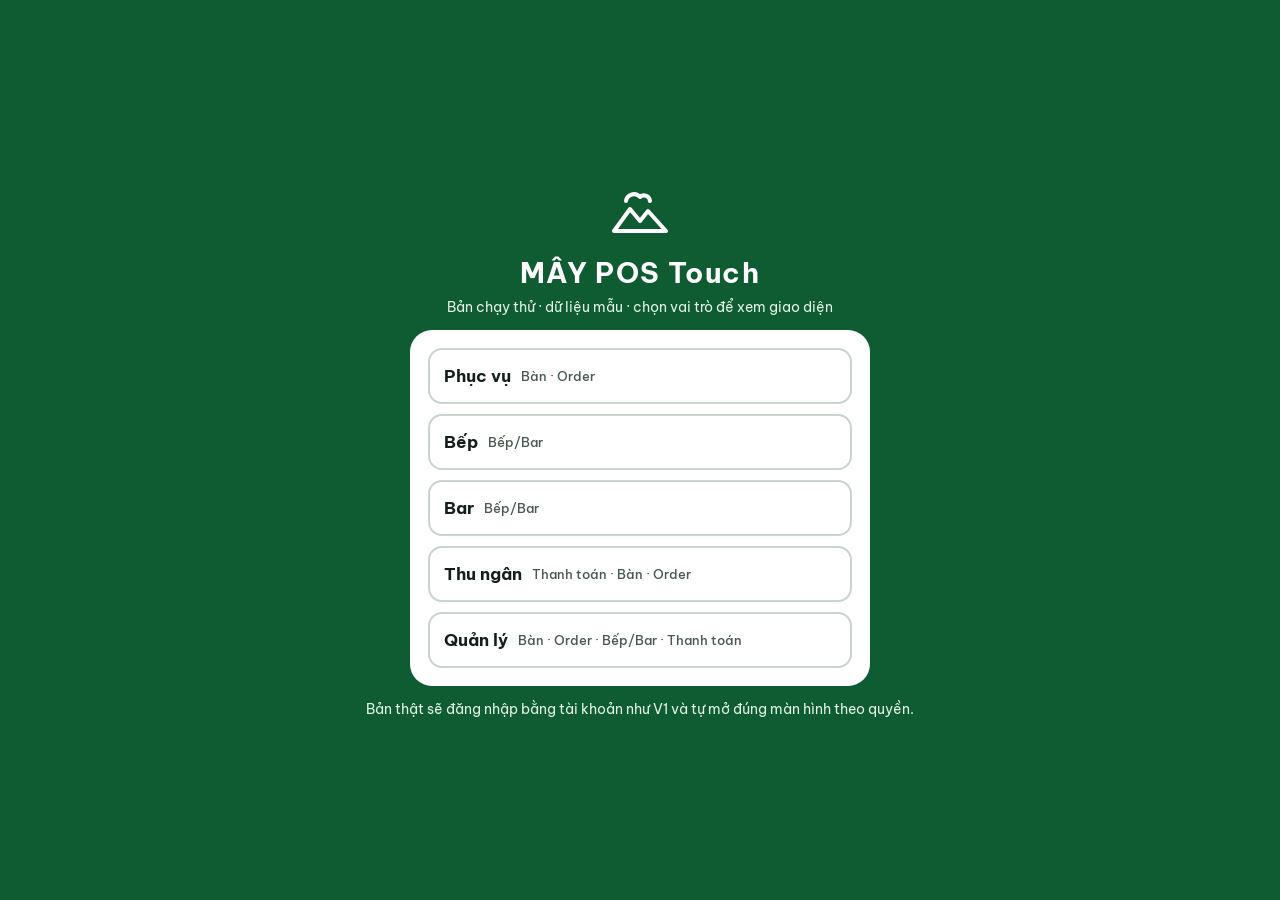
==== touch/index.html @ 1ee5efc1 "MAY POS Touch: ban chay thu rieng tai /touch/ (du lieu mau, khong ket noi Supabase)" ====
<!doctype html>
<html lang="vi">
<head>
<meta charset="utf-8">
<meta name="viewport" content="width=device-width, initial-scale=1, viewport-fit=cover, user-scalable=no">
<title>MÂY POS Touch · Bản chạy thử</title>
<meta name="theme-color" content="#0F5C33">
<meta name="mobile-web-app-capable" content="yes">
<meta name="apple-mobile-web-app-capable" content="yes">
<meta name="apple-mobile-web-app-status-bar-style" content="black-translucent">
<meta name="apple-mobile-web-app-title" content="MÂY POS">
<link rel="manifest" href="manifest.webmanifest">
<link rel="icon" href="icon-192.png">
<link rel="apple-touch-icon" href="icon-192.png">
<link rel="preconnect" href="https://fonts.googleapis.com">
<link href="https://fonts.googleapis.com/css2?family=Be+Vietnam+Pro:wght@400;500;600;700;800&display=swap" rel="stylesheet">
<link rel="stylesheet" href="touch.css">
</head>
<body>
<div id="app"></div>
<div id="sheet" class="sheet" hidden></div>
<div id="toast" class="toast" role="status" aria-live="polite" hidden></div>
<script src="touch.js"></script>
</body>
</html>
---- touch/touch.css ----
/* MÂY POS Touch – bản chạy thử (dữ liệu mẫu). Không dùng chung với bản V1. */
:root{
  --ground:#E9EEEA; --surface:#FFFFFF; --ink:#14201A; --muted:#4A5A50; --line:#D3DCD5; --line2:#C9D4CC;
  --forest:#0F5C33; --forest-d:#0A4426; --forest-l:#E3F4E8; --ok:#1E9E55; --ok-d:#1E7A45;
  --amber:#F2A21B; --amber-d:#B9740A; --amber-ink:#1B1406; --warn:#E48B0B; --warn-bg:#FFF1D6; --warn-ink:#4A2E00; --warn-t:#8A4B00;
  --red:#B42318; --red-bg:#FDE7E4; --red-ink:#8E1B12; --blue:#2F6FB5; --blue-ink:#1F4E82;
  --r:16px; --safe-b:env(safe-area-inset-bottom,0px); --safe-t:env(safe-area-inset-top,0px);
}
*{box-sizing:border-box}
html,body{margin:0;height:100%;background:var(--ground);color:var(--ink);font-family:'Be Vietnam Pro',system-ui,-apple-system,'Segoe UI',sans-serif;font-variant-numeric:tabular-nums;-webkit-tap-highlight-color:transparent;overscroll-behavior:none}
body{overflow:hidden}
button,input,select{font:inherit;color:inherit}
button{cursor:pointer;touch-action:manipulation;-webkit-user-select:none;user-select:none}
button:disabled{cursor:not-allowed}
:focus-visible{outline:3px solid var(--amber);outline-offset:2px}
.sr{position:absolute;width:1px;height:1px;overflow:hidden;clip:rect(0 0 0 0);white-space:nowrap}
svg{flex:none}

#app{height:100dvh;display:flex;flex-direction:column}
.top{flex:none;display:flex;align-items:center;gap:10px;padding:calc(8px + var(--safe-t)) 12px 8px;background:var(--forest);color:#fff;min-height:60px}
.brand{display:flex;align-items:center;gap:8px;min-width:0}
.brand b{font-size:17px;letter-spacing:.04em;white-space:nowrap}
.brand small{display:block;font-size:11px;opacity:.85}
.crumb{flex:none;height:44px;padding:0 14px;border:0;border-radius:12px;background:#fff;color:var(--forest);font-size:17px;font-weight:800;display:flex;align-items:center;gap:6px;white-space:nowrap;min-width:0}
.crumb span{overflow:hidden;text-overflow:ellipsis}
.grow{flex:1;min-width:0}
.pill{height:34px;padding:0 12px;border-radius:999px;display:flex;align-items:center;gap:6px;font-size:14px;font-weight:700;white-space:nowrap;border:0}
.pill.on{background:var(--forest-l);color:#0B4A28}
.pill.off{background:var(--red-bg);color:var(--red-ink);font-weight:800}
.pill.pend{background:var(--warn-bg);color:var(--warn-t);font-weight:800}
.dot{width:9px;height:9px;border-radius:50%;background:var(--ok)}
.iconbtn{width:44px;height:44px;border-radius:12px;border:0;background:transparent;color:#fff;display:flex;align-items:center;justify-content:center}
.who{display:flex;flex-direction:column;align-items:flex-end;line-height:1.15;font-size:12px}
.who b{font-size:14px}
.demo{flex:none;background:#14201A;color:#E9EEEA;font-size:12px;font-weight:600;text-align:center;padding:4px 8px;letter-spacing:.02em}
.netbar{flex:none;display:flex;align-items:flex-start;gap:10px;padding:10px 14px;background:var(--warn-bg);border-bottom:3px solid var(--warn);color:var(--warn-ink);font-size:15px;line-height:1.4}
.netbar.conflict{background:var(--red-bg);border-color:var(--red);color:var(--red-ink)}
.main{flex:1;min-height:0;display:flex;min-width:0;overflow:hidden}
.main>*{min-width:0}
.navb{flex:none;display:grid;grid-auto-flow:column;grid-auto-columns:1fr;background:#fff;border-top:1px solid var(--line);padding-bottom:var(--safe-b)}
.navb button{height:64px;border:0;background:transparent;display:flex;flex-direction:column;align-items:center;justify-content:center;gap:3px;font-size:12px;font-weight:700;color:var(--muted)}
.navb button[aria-current="page"]{color:var(--forest);font-weight:800}
.navb button .badge{position:absolute;margin:-26px 0 0 28px;min-width:20px;height:20px;border-radius:10px;background:var(--red);color:#fff;font-size:11px;display:flex;align-items:center;justify-content:center;padding:0 5px}

/* --- Bàn --- */
.tables{flex:1;min-height:0;display:flex;flex-direction:column;padding:12px 14px 0;gap:10px}
.chips{display:flex;gap:8px;overflow-x:auto;scrollbar-width:none;flex:none;padding-bottom:2px}
.chips::-webkit-scrollbar{display:none}
.chip{flex:none;height:50px;padding:0 18px;border-radius:14px;border:2px solid var(--line2);background:#fff;font-size:16px;font-weight:600;white-space:nowrap}
.chip[aria-pressed="true"]{background:var(--forest);border-color:var(--forest);color:#fff;font-weight:700}
.tgrid{flex:1;min-height:0;overflow-y:auto;display:grid;grid-template-columns:repeat(auto-fill,minmax(108px,1fr));grid-auto-rows:100px;gap:10px;padding-bottom:14px;align-content:start}
.tb{border-radius:16px;border:2px solid var(--line);background:#fff;display:flex;flex-direction:column;align-items:flex-start;justify-content:space-between;padding:10px 12px;text-align:left}
.tb b{font-size:24px}
.tb span{font-size:13px;color:var(--muted);font-weight:600}
.tb.busy{background:var(--forest);border-color:var(--forest);color:#fff}
.tb.busy span{color:#fff}
.tb.wait{background:var(--warn-bg);border:3px solid var(--warn);color:var(--warn-ink)}
.tb.wait span{color:var(--warn-ink);font-weight:800}
.tb.pend{border:3px dashed var(--warn-t);background:#fff}
.tb.pend span{color:var(--warn-t);font-weight:800}
.tb.conf{border:3px solid var(--red);background:var(--red-bg)}
.tb.conf span{color:var(--red-ink);font-weight:800}
.legend{display:flex;flex-wrap:wrap;gap:12px;font-size:12px;color:var(--muted);padding:2px 2px 0}
.legend i{display:inline-block;width:12px;height:12px;border-radius:4px;margin-right:4px;vertical-align:-2px}

/* --- Order --- */
.order{flex:1;min-height:0;display:flex}
.menu{flex:1;min-width:0;min-height:0;display:flex;flex-direction:column;padding:12px 12px 0 14px;gap:10px}
.search{height:52px;flex:none;display:flex;align-items:center;gap:10px;padding:0 14px;background:#fff;border:2px solid var(--line2);border-radius:14px}
.search input{flex:1;min-width:0;border:0;outline:0;font-size:17px;background:transparent}
.search button{width:40px;height:40px;border:0;border-radius:10px;background:var(--ground)}
.pgrid{flex:1;min-height:0;overflow-y:auto;display:grid;grid-template-columns:repeat(auto-fill,minmax(150px,1fr));gap:10px;align-content:start;padding-bottom:14px}
.pc{background:#fff;border-radius:var(--r);border:2px solid #fff;display:flex;flex-direction:column;overflow:hidden;min-height:150px}
.pc.in{border-color:var(--forest)}
.pc .tap{flex:1;border:0;background:transparent;text-align:left;padding:12px 12px 6px;display:flex;flex-direction:column;gap:6px;position:relative}
.pc .band{position:absolute;left:0;top:0;right:0;height:6px}
.pc .nm{font-size:16px;font-weight:700;line-height:1.25;padding-right:34px}
.pc .pr{font-size:16px;font-weight:800;color:var(--forest)}
.pc .st{font-size:12px;color:var(--muted);font-weight:600}
.pc .q{position:absolute;right:8px;top:12px;min-width:32px;height:32px;border-radius:16px;background:var(--forest);color:#fff;font-size:16px;font-weight:800;display:flex;align-items:center;justify-content:center;padding:0 8px}
.pc .ctl{display:flex;gap:6px;padding:0 10px 10px}
.btn{height:48px;border-radius:12px;border:2px solid var(--line2);background:#fff;font-size:16px;font-weight:800;display:flex;align-items:center;justify-content:center;gap:6px;padding:0 12px}
.btn.g{background:var(--forest);border-color:var(--forest);color:#fff}
.btn.go{border-color:var(--forest);color:var(--forest)}
.btn.w{flex:1}
.btn.sq{width:52px;padding:0}
.btn.danger{border-color:var(--red);color:var(--red-ink)}
.empty{padding:40px 10px;text-align:center;color:var(--muted);font-size:16px;line-height:1.5}

.cart{width:380px;flex:none;display:flex;flex-direction:column;background:#fff;border-left:1px solid var(--line)}
.cart h2{margin:0;font-size:20px;font-weight:800}
.chead{flex:none;padding:12px 16px 8px;display:flex;align-items:baseline;justify-content:space-between;gap:8px}
.chead span{font-size:14px;color:var(--muted)}
.clist{flex:1;min-height:0;overflow-y:auto;padding:0 16px 8px;display:flex;flex-direction:column;gap:8px}
.sec{font-size:12px;font-weight:800;letter-spacing:.06em;color:var(--muted);padding-top:6px;display:flex;align-items:center;gap:6px}
.sec.new{color:var(--forest)}
.sec.pend{color:var(--warn-t)}
.line{display:flex;align-items:center;gap:8px;padding:10px;border-radius:14px;background:#F3FAF5;border:2px solid #BFE0CA}
.line.pend{background:#FFF6E3;border:2px dashed var(--warn)}
.line.sent{background:#F2F5F3;border:0;padding:8px 10px}
.line .info{flex:1;min-width:0}
.line .nm{font-size:16px;font-weight:700;line-height:1.2}
.line .sub{font-size:13px;color:var(--muted);margin-top:2px}
.line .note{font-size:13px;color:var(--warn-ink);margin-top:2px;font-weight:600}
.line .qn{width:30px;text-align:center;font-size:19px;font-weight:800}
.line .tag{font-size:12px;font-weight:800;color:var(--warn-t);margin-top:3px}
.cfoot{flex:none;padding:10px 16px calc(14px + var(--safe-b));border-top:1px solid var(--line);display:flex;flex-direction:column;gap:10px}
.tot{display:flex;justify-content:space-between;align-items:baseline}
.tot span{font-size:15px;color:var(--muted)}
.tot b{font-size:26px}
.send{height:74px;border:0;border-radius:18px;background:var(--amber);color:var(--amber-ink);font-size:21px;font-weight:800;display:flex;align-items:center;justify-content:center;gap:10px;box-shadow:0 6px 0 var(--amber-d)}
.send:active{transform:translateY(4px);box-shadow:0 2px 0 var(--amber-d)}
.send:disabled{background:#EEF1EF;color:var(--muted);box-shadow:none;border:2px dashed #9AA79F;font-size:17px}
.pendbox{border-radius:14px;padding:10px 12px;background:var(--warn-bg);border:2px solid var(--warn);color:var(--warn-ink);font-size:14px;line-height:1.4;display:flex;flex-direction:column;gap:8px}
.pendbox.conf{background:var(--red-bg);border-color:var(--red);color:var(--red-ink)}
.pendbox .row{display:flex;gap:8px}
.cartbar{display:none}

/* Điện thoại: giỏ là thanh dưới + bảng trượt */
@media (max-width:899px){
  .cart{display:none}
  .cartbar{display:flex;flex-direction:column;gap:8px;flex:none;background:#fff;border-top:1px solid var(--line);padding:8px 12px calc(10px + var(--safe-b));box-shadow:0 -8px 20px rgba(20,32,26,.08)}
  .cartbar .sum{display:flex;align-items:center;gap:10px;border:0;background:transparent;padding:4px 0;text-align:left}
  .cartbar .cnt{min-width:40px;height:40px;border-radius:20px;background:var(--forest);color:#fff;font-size:17px;font-weight:800;display:flex;align-items:center;justify-content:center;padding:0 8px}
  .cartbar .cnt.p{background:var(--warn)}
  .cartbar .txt{flex:1;min-width:0;font-size:14px;line-height:1.3}
  .cartbar .txt span{color:var(--muted);display:block;white-space:nowrap;overflow:hidden;text-overflow:ellipsis}
  .cartbar .send{height:66px;font-size:19px}
  .order{flex-direction:column}
  .menu{padding:10px 10px 0}
  .pgrid{grid-template-columns:repeat(2,minmax(0,1fr))}
  .brand small,.who{display:none}
  .navb{display:grid}
  .v-order .navb{display:none}
  .demo .long,.top .long,.netbar .long{display:none}
  .toast{bottom:auto;top:calc(76px + var(--safe-t))}
  .netbar{padding:8px 12px;font-size:14px}
}
@media (min-width:900px){ .top .short{display:none} }
@media (min-width:900px){ .navb.phone-only{display:none} }

/* Bảng trượt (giỏ trên điện thoại, ghi chú, menu thử nghiệm) */
.sheet{position:fixed;inset:0;z-index:50;background:rgba(20,32,26,.45);display:flex;align-items:flex-end;justify-content:center}
.sheet[hidden]{display:none}
.panel{width:min(560px,100%);max-height:88dvh;background:#fff;border-radius:22px 22px 0 0;display:flex;flex-direction:column;overflow:hidden;padding-bottom:var(--safe-b)}
.panel .ph{flex:none;display:flex;align-items:center;justify-content:space-between;padding:14px 16px 8px;gap:8px}
.panel .ph h2{margin:0;font-size:20px}
.panel .pb{flex:1;min-height:0;overflow-y:auto;padding:0 16px 12px;display:flex;flex-direction:column;gap:8px}
.panel .pf{flex:none;padding:10px 16px 14px;border-top:1px solid var(--line);display:flex;flex-direction:column;gap:10px}
.opt{height:56px;border-radius:14px;border:2px solid var(--line2);background:#fff;font-size:17px;font-weight:700;text-align:left;padding:0 14px;display:flex;align-items:center;gap:10px}
.opt small{font-weight:500;color:var(--muted);font-size:13px}
.opt[aria-pressed="true"]{border-color:var(--forest);background:var(--forest-l)}
.notechips{display:flex;flex-wrap:wrap;gap:8px}
.notechips button{height:48px;padding:0 14px;border-radius:12px;border:2px solid var(--line2);background:#fff;font-size:15px;font-weight:600}
.notechips button[aria-pressed="true"]{border-color:var(--forest);background:var(--forest-l)}
.field{height:52px;border-radius:12px;border:2px solid var(--line2);padding:0 12px;font-size:17px;width:100%}

/* --- Bếp / Bar --- */
.kds{flex:1;min-height:0;display:grid;grid-template-columns:repeat(3,minmax(0,1fr));gap:12px;padding:12px 14px 14px;overflow:hidden}
.kcol{display:flex;flex-direction:column;gap:10px;min-height:0;overflow-y:auto}
.kcol h2{margin:0;font-size:18px;font-weight:800;display:flex;align-items:center;gap:8px;position:sticky;top:0;background:var(--ground);padding:2px 0 4px;z-index:1}
.kcol h2 i{width:14px;height:14px;border-radius:4px}
.tk{background:#fff;border:3px solid var(--warn);border-radius:18px;padding:12px;display:flex;flex-direction:column;gap:8px}
.tk.doing{border-color:var(--blue)}
.tk.done{border-color:var(--ok);background:#F3FAF5}
.tk.late{border-color:var(--red)}
.tk .th{display:flex;align-items:baseline;justify-content:space-between;gap:8px}
.tk .th b{font-size:26px}
.tk .age{font-size:14px;font-weight:700;color:var(--warn-t)}
.tk.late .age{background:var(--red);color:#fff;padding:2px 8px;border-radius:8px}
.tk .it{font-size:21px;font-weight:800;line-height:1.25}
.tk .nt{font-size:15px;padding:6px 10px;border-radius:10px;background:var(--warn-bg);color:var(--warn-ink)}
.tk .by{font-size:13px;color:var(--muted)}
.tk .act{display:flex;gap:8px}
.tk .act .main{flex:1;height:60px;border:0;border-radius:14px;background:var(--forest);color:#fff;font-size:18px;font-weight:800}
.tk.doing .act .main{background:var(--ok-d)}
.tk.done .act .main{background:#fff;color:var(--ok-d);border:2px solid var(--ok-d)}
.tk .act .re{width:88px;height:60px;border-radius:14px;border:2px solid var(--line2);background:#fff;font-size:15px;font-weight:700}
@media (max-width:899px){
  .kds{grid-template-columns:1fr;overflow-y:auto}
  .kcol{overflow:visible}
}

/* --- Thu ngân --- */
.pay{flex:1;min-height:0;display:flex;gap:12px;padding:12px 14px 14px}
.plist{width:300px;flex:none;display:flex;flex-direction:column;gap:8px;overflow-y:auto}
.plist h2{margin:0;font-size:18px}
.pt{text-align:left;padding:12px;border-radius:16px;border:2px solid var(--line);background:#fff;display:flex;flex-direction:column;gap:4px}
.pt[aria-pressed="true"]{border:3px solid var(--forest)}
.pt .r1{display:flex;justify-content:space-between;width:100%}
.pt .r1 b:first-child{font-size:22px}
.pt .r1 b:last-child{font-size:18px}
.pt span{font-size:13px;color:var(--muted);font-weight:600}
.pt .r1,.pt.wait .r1{color:var(--ink)}
.pt.wait span{color:var(--warn-t);font-weight:800}
.pt.pend{border:3px dashed var(--warn-t)}
.bill{flex:1;min-width:0;background:#fff;border-radius:18px;padding:16px;display:flex;flex-direction:column;gap:8px;overflow-y:auto}
.bill h2{margin:0;font-size:24px}
.brow{display:flex;padding:9px 0;border-bottom:1px solid #E3E9E5;font-size:16px;gap:8px}
.brow span:first-child{flex:1}
.brow b{width:110px;text-align:right}
.big{font-size:36px;color:var(--forest)}
.paybox{width:360px;flex:none;background:#fff;border-radius:18px;padding:16px;display:flex;flex-direction:column;gap:10px;overflow-y:auto}
.paybox h3{margin:0;font-size:16px}
.g2{display:grid;grid-template-columns:repeat(2,minmax(0,1fr));gap:8px}
.g3{display:grid;grid-template-columns:repeat(3,minmax(0,1fr));gap:8px}
.change{display:flex;justify-content:space-between;align-items:baseline;padding:12px 14px;border-radius:14px;background:#F3FAF5}
.change b{font-size:28px;color:var(--forest)}
@media (max-width:899px){
  .pay{flex-direction:column;overflow-y:auto}
  .plist,.paybox{width:auto}
  .plist{flex-direction:row;overflow-x:auto;overflow-y:visible;flex:none}
  .plist h2{display:none}
  .pt{min-width:170px}
}

.toast{position:fixed;left:50%;transform:translateX(-50%);bottom:calc(90px + var(--safe-b));z-index:60;background:#14201A;color:#fff;padding:12px 18px;border-radius:14px;font-size:16px;font-weight:700;max-width:90vw;text-align:center;box-shadow:0 8px 24px rgba(0,0,0,.25)}
.toast[hidden]{display:none}
.roles{flex:1;overflow-y:auto;display:flex;flex-direction:column;align-items:center;justify-content:center;padding:20px;gap:14px;background:var(--forest)}
.roles .card{width:min(460px,100%);background:#fff;border-radius:22px;padding:18px;display:flex;flex-direction:column;gap:10px}
.roles h1{margin:0;color:#fff;font-size:28px;letter-spacing:.05em;text-align:center}
.roles p{margin:0;color:#E3F4E8;text-align:center;font-size:14px}
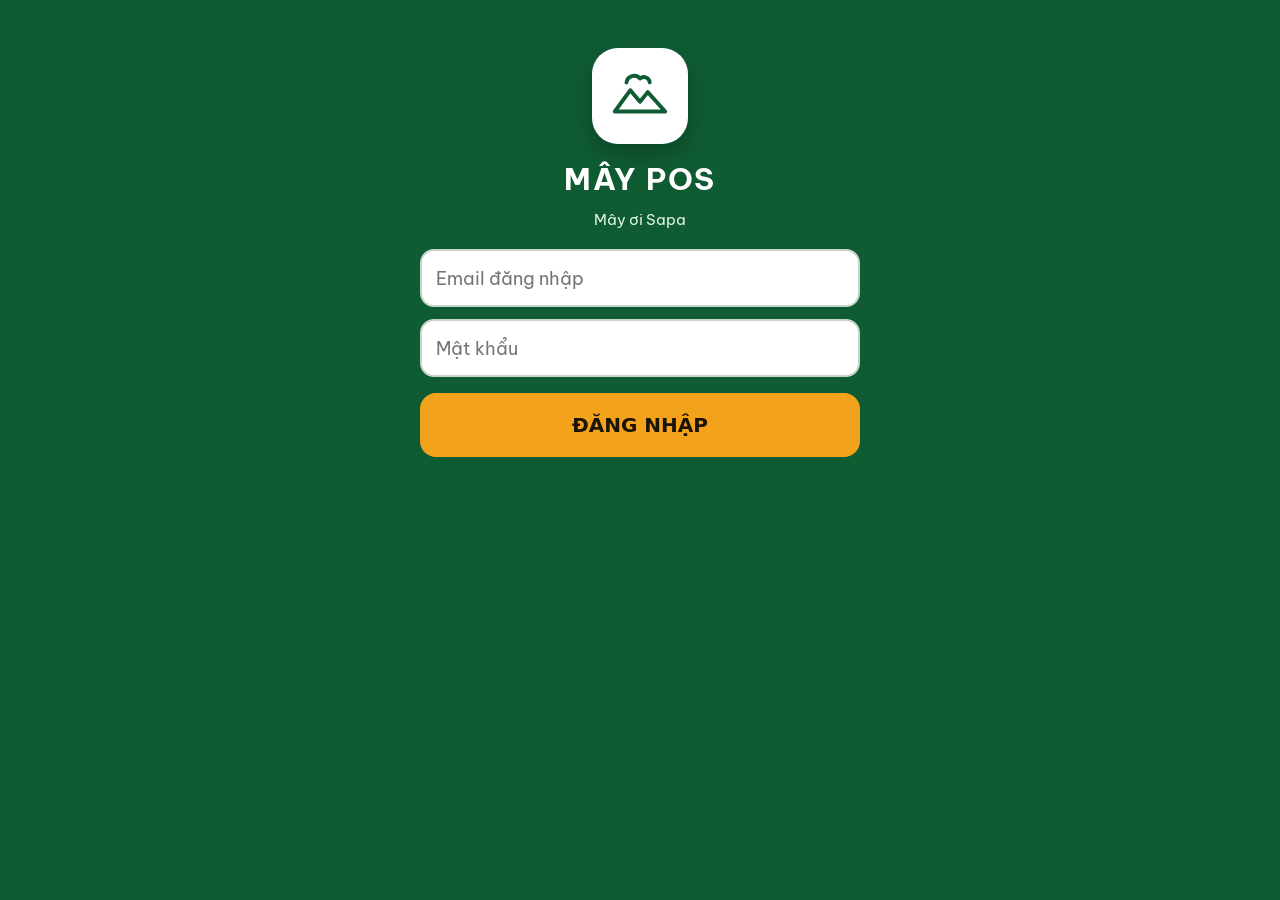
==== commit 210ed81b: "MAY POS Touch 1.0: giao dien cam ung chay tren loi 3.1d nguyen ven (chi touch/, V1 giu nguyen)" ====
--- a/touch/index.html
+++ b/touch/index.html
@@ -1,9 +1,6 @@
-<!doctype html>
-<html lang="vi">
-<head>
-<meta charset="utf-8">
-<meta name="viewport" content="width=device-width, initial-scale=1, viewport-fit=cover, user-scalable=no">
-<title>MÂY POS Touch · Bản chạy thử</title>
+<!doctype html><html lang="vi"><head><meta charset="utf-8">
+<meta name="viewport" content="width=device-width, initial-scale=1, viewport-fit=cover">
+<title>MÂY POS Touch</title>
 <meta name="theme-color" content="#0F5C33">
 <meta name="mobile-web-app-capable" content="yes">
 <meta name="apple-mobile-web-app-capable" content="yes">
@@ -14,12 +11,83 @@
 <link rel="apple-touch-icon" href="icon-192.png">
 <link rel="preconnect" href="https://fonts.googleapis.com">
 <link href="https://fonts.googleapis.com/css2?family=Be+Vietnam+Pro:wght@400;500;600;700;800&display=swap" rel="stylesheet">
+<link rel="stylesheet" href="../style.css">
 <link rel="stylesheet" href="touch.css">
+<script src="supabase.js"></script><!-- supabase-js 2.117.2 (bản npm giống CDN @2), lưu kèm để mở được khi mất mạng -->
 </head>
 <body>
-<div id="app"></div>
-<div id="sheet" class="sheet" hidden></div>
-<div id="toast" class="toast" role="status" aria-live="polite" hidden></div>
-<script src="touch.js"></script>
-</body>
-</html>
+<!-- Giao diện Touch (vẽ từ dữ liệu của lõi 3.1d) -->
+<div id="tapp" hidden><div id="t-top"></div><div id="t-net"></div><div id="t-main"></div><div id="t-more" hidden><div id="t-pages"></div></div><div id="t-nav"></div></div>
+<div id="tsheet" class="sheet" hidden></div>
+<!-- Phần dưới giữ NGUYÊN cấu trúc và mã phần tử của bản V1 để lõi 3.1d chạy đúng như cũ -->
+
+<div id="login" class="overlay">
+  <div class="dialog">
+    <div class="tlogo" aria-hidden="true"><svg width="62" height="62" viewBox="0 0 32 32" fill="none" stroke="#0F5C33" stroke-width="2" stroke-linecap="round" stroke-linejoin="round"><path d="M3 24l8-11 5 6 4-5 9 10z"/><path d="M9 9a4 4 0 0 1 7-2a3 3 0 0 1 5 2"/></svg></div>
+    <h1>MÂY POS</h1>
+    <p>Mây ơi Sapa</p>
+
+    <input
+      id="loginEmail"
+      type="email"
+      placeholder="Email đăng nhập"
+      autocomplete="username"
+    >
+
+    <input
+      id="loginPin"
+      type="password"
+      placeholder="Mật khẩu"
+      autocomplete="current-password"
+    >
+
+    <button id="loginBtn" class="primary">
+      ĐĂNG NHẬP
+    </button>
+
+    <small id="loginError"></small>
+  </div>
+</div>
+
+<header><div><b>MÂY POS</b><small>Mây ơi Sapa</small></div><div class="hdr-r"><button id="deviceBtn" class="devbtn" title="Tên máy / thiết lập in">Máy in &amp; thiết bị</button><div id="userName"></div></div></header>
+<nav id="nav"></nav>
+<main>
+<section id="sale" class="page"><div class="pos"><div>
+<div class="card"><div class="title"><h2>Bàn</h2><div class="legend"><i class="free"></i>Trống <i class="sel"></i>Đang chọn <i class="busy"></i>Đang phục vụ <i class="wait"></i>Chờ thanh toán</div></div><div id="tables" class="tables"></div><div class="rowgap"><button id="moveTable">Chuyển bàn</button><button id="mergeTable">Gộp bàn</button></div></div>
+<div class="card"><div class="title"><h2>Menu</h2><input id="searchMenu" placeholder="Tìm món..." style="max-width:220px"></div><div id="cats" class="cats"></div><div id="products" class="products"></div></div></div>
+<div class="card bill"><div id="billHead" class="notice">CHƯA CHỌN BÀN</div><h2>HÓA ĐƠN</h2><div id="order"></div><div id="billSummary"></div><div class="total" id="total">0 đ</div><button id="send" class="primary wide">GỬI BẾP / BAR</button><div class="twocol"><button id="discount">GIẢM GIÁ</button><button id="voidItem" class="danger">HỦY MÓN</button></div><div class="twocol"><button id="splitBill">TÁCH HÓA ĐƠN</button><button id="markPay">CHỜ THANH TOÁN</button></div><button id="printTemp" class="wide">IN TẠM TÍNH</button><button id="pay" class="orange wide">THANH TOÁN</button></div></div></section>
+
+<section id="overview" class="page"><div class="ovhead"><h2>Tổng quan</h2><div id="ovUpdated"></div></div><div class="card ovmain" id="ovMain"></div><div class="card ai" id="ovAnalysis"></div><div class="card"><h3>Chỉ số hôm nay</h3><div id="ovStats" class="stats"></div></div><div class="card"><h3>Doanh thu 7 ngày</h3><div id="ovWeek"></div></div><div class="card"><h3>Món bán chạy hôm nay</h3><div id="ovTop"></div></div></section>
+<section id="bills" class="page"><div class="card"><h2>Hóa đơn</h2><div class="formgrid"><select id="billRange"><option value="today">Hôm nay</option><option value="yesterday">Hôm qua</option><option value="7d">7 ngày qua</option><option value="30d">30 ngày qua</option><option value="month">Tháng này</option><option value="lastmonth">Tháng trước</option></select><input id="billSearch" placeholder="Tìm số HĐ, số bàn, nhân viên..."></div><div id="billSummaryBar" class="stats" style="margin-top:8px"></div></div><div class="card"><div id="billList"></div></div></section>
+<section id="reports" class="page"><div class="card"><h2>Báo cáo</h2><div class="formgrid"><select id="reportType"><option value="revenue">Doanh thu theo ngày</option><option value="items">Mặt hàng bán chạy</option><option value="staff">Doanh thu theo nhân viên</option><option value="method">Phương thức thanh toán</option><option value="guests">Số lượng khách</option><option value="hours">Doanh thu theo giờ</option><option value="kitchen">Thời gian hoàn thành món</option><option value="cancel">Hủy hóa đơn / hủy món</option><option value="stock">Tổng hợp tồn kho</option><option value="stockmove">Nhập – xuất – hao hụt kho</option><option value="cashflow">Tình hình thu chi</option></select><select id="reportRange"><option value="today">Hôm nay</option><option value="yesterday">Hôm qua</option><option value="7d" selected>7 ngày qua</option><option value="30d">30 ngày qua</option><option value="month">Tháng này</option><option value="lastmonth">Tháng trước</option></select></div><div class="rowgap"><button id="exportReport">XUẤT EXCEL (CSV)</button></div></div><div class="card"><div id="reportOut"></div></div></section>
+<section id="booking" class="page"><div class="card"><div class="title"><h2>Đặt chỗ</h2><button id="addResv" class="primary">+ Đặt chỗ</button></div><div id="resvSum" class="stats"></div><select id="resvRange" style="margin:8px 0;max-width:260px"><option value="today">Hôm nay</option><option value="tomorrow">Ngày mai</option><option value="7d">7 ngày tới</option><option value="upcoming">Tất cả sắp tới</option><option value="past">Đã qua (31 ngày)</option></select><div id="resvList"></div></div></section>
+<section id="notify" class="page"><div class="card"><h2>Thông báo</h2><div id="notifyList"></div></div></section>
+<section id="kds" class="page"><div class="card"><h2 id="kdsTitle">BẾP / BAR</h2><div id="tickets" class="tickets"></div></div></section>
+<section id="shift" class="page"><div class="card"><h2>Ca &amp; Quỹ tiền</h2><div id="shiftStats" class="stats"></div>
+<div id="openBox" class="rowgap"><input id="opening" type="number" min="0" placeholder="Quỹ đầu ca (tiền mặt trong két)" style="max-width:320px"><button id="openShift" class="primary">MỞ CA</button></div>
+<div id="closeBox"><h3>Đóng ca</h3><div class="formgrid"><input id="actualCash" type="number" min="0" placeholder="Tiền mặt thực tế đếm được"><textarea id="shiftReason" placeholder="Lý do chênh lệch (bắt buộc nếu lệch)"></textarea></div><p id="closePreview" class="muted"></p><button id="closeShift" class="orange">ĐÓNG CA</button></div><div id="shiftResult"></div></div>
+<div class="card" id="cashBox"><h2>Phiếu thu / chi</h2><div class="formgrid"><select id="cashType"><option value="CHI">Phiếu CHI</option><option value="THU">Phiếu THU</option></select><input id="cashAmount" type="number" min="0" placeholder="Số tiền"><input id="cashCat" list="cashCats" placeholder="Hạng mục"><datalist id="cashCats"><option>Mua nguyên liệu</option><option>Điện / nước / gas</option><option>Lương / thưởng</option><option>Sửa chữa</option><option>Nộp tiền về chủ</option><option>Thu khác</option><option>Chi khác</option></datalist><select id="cashMethod"><option>Tiền mặt</option><option>Chuyển khoản</option></select><input id="cashNote" placeholder="Ghi chú (người nhận, nội dung...)"><button id="postCash" class="primary">LẬP PHIẾU</button></div><div id="cashList" style="margin-top:10px"></div></div>
+<div class="card"><h2>Lịch sử ca</h2><div id="shiftHistory"></div></div></section>
+<section id="stock" class="page"><div class="card"><div class="title"><h2>Kho &amp; nguyên liệu</h2><button id="addIngredient" class="primary">+ Nguyên liệu</button></div><div id="stockSum" class="stats"></div><input id="stockSearch" placeholder="Tìm mã, tên nguyên liệu..." style="margin:8px 0"><div id="stockTable"></div></div>
+<div class="card"><h2>Phiếu kho</h2><div class="formgrid">
+<label class="fld"><span>Loại phiếu</span><select id="stockType"><option value="NHẬP">Nhập kho</option><option value="XUẤT">Xuất kho</option><option value="CHUYỂN">Chuyển kho</option><option value="ĐIỀU CHỈNH">Điều chỉnh (+/−)</option><option value="KIỂM KÊ">Kiểm kê</option><option value="HỦY">Hủy / hư hỏng</option></select></label>
+<label class="fld"><span>Nguyên liệu</span><select id="stockIngredient"></select></label>
+<label class="fld"><span>Tại kho</span><select id="stockLoc"><option value="KHO">Kho tổng</option><option value="BEP">Bếp</option><option value="BAR">Bar</option></select></label>
+<label class="fld" id="stockToWrap"><span>Chuyển đến</span><select id="stockTo"><option value="BEP">Bếp</option><option value="BAR">Bar</option><option value="KHO">Kho tổng</option></select></label>
+<label class="fld"><span id="stockQtyLabel">Số lượng</span><input id="stockQty" type="number" min="0" step="any"></label>
+<label class="fld" id="stockCostWrap"><span>Đơn giá nhập / 1 đơn vị</span><input id="stockCost" type="number" min="0" step="any"></label>
+<label class="fld"><span>Nhà cung cấp / lý do</span><input id="stockSupplier"></label>
+<button id="postStock" class="primary">GHI PHIẾU</button></div></div>
+<div class="card" id="impBox"><h2>Nhập dữ liệu thật (Excel / CSV)</h2><p class="muted">Nhập danh sách nguyên liệu (mã, tên, đơn vị, giá vốn, kho Bếp/Bar, tồn đầu kỳ, tồn tối thiểu) hoặc định lượng món (mã món → mã nguyên liệu → số lượng). Hệ thống chỉ ghi khi bạn bấm GHI DỮ LIỆU, không tự tạo dữ liệu giả. Menu giữ nguyên.</p><div class="formgrid"><select id="impKind"><option value="ingredients">Nguyên liệu – đơn vị – giá vốn</option><option value="recipes">Định lượng món (công thức)</option></select><input type="file" id="impFile" accept=".csv,.txt,.tsv,.xlsx,.xls"></div><textarea id="impText" rows="6" placeholder="Hoặc dán bảng từ Excel vào đây (có dòng tiêu đề)..." style="width:100%;margin-top:8px"></textarea><label class="chk" id="impReplaceWrap" style="display:none"><input type="checkbox" id="impReplace"> Thay toàn bộ định lượng cũ của các món có trong file</label><div class="rowgap"><button id="impTemplate">TẢI FILE MẪU</button><button id="impMenuList">TẢI DANH SÁCH MÃ MÓN</button><button id="impCheck">KIỂM TRA</button><button id="impCommit" class="primary" disabled>GHI DỮ LIỆU</button></div><div id="impPreview"></div></div><div class="card"><div class="title"><h2>Lịch sử kho</h2><select id="moveFilter" style="max-width:200px"><option value="">Tất cả</option><option>NHẬP</option><option>XUẤT</option><option>CHUYỂN</option><option>ĐIỀU CHỈNH</option><option>KIỂM KÊ</option><option>HỦY</option><option>HAO HỤT</option><option>BÁN HÀNG</option></select></div><div id="stockMoves"></div></div></section>
+<section id="recipes" class="page"><div class="card"><h2>Công thức &amp; Food Cost</h2><p class="muted">Khai báo định lượng nguyên liệu cho từng món. Khi thanh toán, hệ thống tự trừ kho Bếp/Bar; hủy hóa đơn thì tự hoàn lại.</p><div id="recipeSum" class="stats"></div><input id="recipeSearch" placeholder="Tìm món..." style="margin:8px 0"><div id="recipeList"></div></div></section>
+<section id="menuadmin" class="page"><div class="card"><div class="title"><h2>Thực đơn</h2><button id="addMenu" class="primary">+ Thêm món</button></div><input id="menuSearch" placeholder="Tìm tên món, mã món, nhóm..."><label class="chk"><input type="checkbox" id="menuMarketOnly"> Món thay đổi theo thời giá</label><div id="menuCount" class="dayhead"></div><div id="menuTable"></div></div></section>
+<section id="staff" class="page"><div class="card"><div class="title"><h2>Nhân viên &amp; phân quyền</h2><div class="rowgap" style="margin-top:0"><button id="reloadStaff">TẢI LẠI</button><button id="addStaff" class="primary">+ Gán quyền nhân viên</button></div></div><p class="muted">Bước 1: OWNER tạo tài khoản đăng nhập trong Supabase → Authentication → Users → Add user (email + mật khẩu). Bước 2: bấm “+ Gán quyền nhân viên”, nhập đúng email đó, chọn vai trò và quyền riêng. Tài khoản OWNER không thể bị sửa tại đây.</p><div id="staffList"></div></div></section>
+<section id="dashboard" class="page"><div class="card"><h2>Dashboard OWNER</h2><div id="dashStats" class="stats"></div><div id="topItems"></div></div></section>
+<section id="risk" class="page"><div class="card"><h2>Kiểm soát</h2><p><b>Tài khoản nhận tiền chính thức:</b> <span id="bankInfo"></span></p><button id="setBank" class="primary">OWNER CẤU HÌNH</button></div><div class="card"><div class="title"><h2>Thông tin in hóa đơn</h2><button id="storeEdit">SỬA</button></div><div id="storeInfo"></div></div><div class="card"><h2>Cảnh báo</h2><div id="riskLog"></div></div></section>
+<section id="audit" class="page"><div class="card"><div class="title"><h2>Nhật ký thao tác</h2><input id="auditSearch" placeholder="Tìm..." style="max-width:240px"></div><div id="auditLog"></div></div></section>
+<section id="backup" class="page"><div class="card"><h2>Sao lưu / khôi phục</h2><button id="exportData" class="primary">XUẤT BACKUP JSON</button><p class="muted">Dữ liệu chính (đơn bàn, hóa đơn, kho, ca, nhật ký) lưu trên hệ thống Supabase và đồng bộ mọi máy. Nút trên chỉ xuất một bản chụp để lưu trữ.</p></div></section>
+</main>
+<div id="modal" class="modal"><div class="dialog" id="modalBody"></div></div><div id="toast"></div>
+<div id="printArea"></div>
+<script src="core.js"></script>
+<script src="touch.js"></script></body></html>
--- a/style.css
+++ b/style.css
@@ -0,0 +1,49 @@
+:root{--g:#126b39;--gd:#084c28;--o:#e48b0b;--r:#b42318;--bg:#edf1ec;--card:#fff;--line:#c9d0c9;--ink:#172019}*{box-sizing:border-box}body{margin:0;font-family:Arial,system-ui,sans-serif;background:var(--bg);color:var(--ink)}header{height:64px;background:#17251c;color:#fff;display:flex;justify-content:space-between;align-items:center;padding:0 16px;position:sticky;top:0;z-index:20}header b{font-size:20px}header small{display:block;opacity:.75}nav{display:flex;gap:6px;padding:8px;background:#dde4dd;position:sticky;top:64px;z-index:19;overflow:auto}button{border:1px solid #b8c1b8;border-radius:9px;padding:10px 12px;font-weight:800;cursor:pointer;background:#f7f8f6;color:#172019}button:active{transform:scale(.98)}button.primary,.navon{background:var(--g);color:#fff;border-color:var(--gd)}button.danger{background:var(--r);color:#fff}button.orange{background:var(--o);color:#fff}.wide{width:100%}.page{display:none;padding:12px}.page.on{display:block}.card{background:#fff;border:1px solid var(--line);border-radius:13px;padding:12px;margin-bottom:12px;box-shadow:0 1px 3px #0001}.pos{display:grid;grid-template-columns:minmax(0,1fr) 410px;gap:12px;align-items:start}.bill{position:sticky;top:122px;max-height:calc(100vh - 135px);overflow:auto;border:3px solid #315c40}.tables{display:grid;grid-template-columns:repeat(5,1fr);gap:8px}.table{height:72px;border:2px solid #aeb8ae}.table.selected{background:#087a3d;color:#fff;border:4px solid #064c29;box-shadow:0 0 0 3px #b9f2cf}.table.busy:not(.selected){background:#f6a51a;border:3px solid #b96f00}.table.waiting:not(.selected){background:#c73b31;color:#fff;border:3px solid #8c1f18}.legend{font-size:12px;display:flex;gap:8px;align-items:center;flex-wrap:wrap}.legend i{width:12px;height:12px;display:inline-block;border-radius:2px}.legend .free{background:#eee}.legend .sel{background:#087a3d}.legend .busy{background:#f6a51a}.legend .wait{background:#c73b31}.cats{display:flex;gap:6px;overflow:auto;margin-bottom:8px}.cat.on{background:#244f34;color:#fff}.products{display:grid;grid-template-columns:repeat(4,1fr);gap:8px}.product{min-height:82px;border:2px solid #ccd2cb}.product.off{opacity:.45}.notice{background:#d8f4e1;border:2px solid #16743e;padding:10px;border-radius:8px;font-weight:900}.item{display:grid;grid-template-columns:1fr auto;gap:8px;border-bottom:1px solid #ddd;padding:10px 0}.itemname{font-size:16px;font-weight:900}.qty{display:flex;gap:5px;align-items:center}.qty button{padding:6px 10px}.total{text-align:right;font-size:28px;font-weight:900;color:#075d2e;padding:12px 0}.twocol,.formgrid{display:grid;grid-template-columns:1fr 1fr;gap:7px;margin-top:7px}.rowgap{display:flex;gap:7px;margin-top:8px;flex-wrap:wrap}.title{display:flex;align-items:center;justify-content:space-between;gap:10px}.tickets{display:grid;grid-template-columns:repeat(auto-fill,minmax(220px,1fr));gap:10px}.ticket{border:2px solid #bdc6bd;border-radius:10px;padding:10px;background:#fff}.ticket.new{border-color:#d17b00}.ticket.done{border-color:#14723c}.badge{display:inline-block;padding:4px 7px;border-radius:999px;background:#e7ebe7;font-size:11px;font-weight:800}.stats{display:grid;grid-template-columns:repeat(auto-fit,minmax(150px,1fr));gap:8px}.stat{padding:12px;background:#f5f7f4;border:1px solid #d4dad4;border-radius:10px}.stat b{display:block;font-size:21px;margin-top:5px}input,select,textarea{width:100%;padding:10px;border:1px solid #aeb7ae;border-radius:8px;background:#fff}table{width:100%;border-collapse:collapse;font-size:13px}th,td{border-bottom:1px solid #ddd;padding:8px;text-align:left}.log{padding:8px 0;border-bottom:1px solid #ddd;font-size:13px}.overlay,.modal{position:fixed;inset:0;background:#000b;z-index:99;display:flex;align-items:center;justify-content:center;padding:15px}.overlay.hide,.modal{display:none}.modal.show{display:flex}.dialog{width:430px;max-width:100%;max-height:90vh;overflow:auto;background:#fff;border-radius:14px;padding:20px}.dialog input,.dialog select,.dialog textarea{margin:5px 0}#toast{display:none;position:fixed;right:18px;bottom:18px;background:#087a3d;color:#fff;padding:13px 17px;border-radius:9px;font-weight:900;z-index:120}.empty{text-align:center;color:#777;padding:25px}@media(max-width:900px){.pos{grid-template-columns:1fr}.bill{position:static;max-height:none}.tables{grid-template-columns:repeat(4,1fr)}.products{grid-template-columns:repeat(3,1fr)}}@media(max-width:560px){.tables{grid-template-columns:repeat(3,1fr)}.products{grid-template-columns:repeat(2,1fr)}.twocol,.formgrid{grid-template-columns:1fr}}@media print{body *{visibility:hidden}.bill,.bill *{visibility:visible}.bill{position:absolute;left:0;top:0;width:80mm;border:0;max-height:none}.bill button{display:none}}
+/* ===== Giao diện kiểu CukCuk ===== */
+:root{--blue:#0b6db5}
+.live{font-size:11px;font-weight:700;opacity:.8;margin-left:6px}.live.on{color:#7ee2a2;opacity:1}
+.ovhead{background:linear-gradient(135deg,#0b6db5,#1a8ad6);color:#fff;margin:-12px -12px 12px;padding:16px 16px 44px}.ovhead h2{margin:0 0 4px}
+.ovmain{margin-top:-40px;text-align:center}.ovlabel{font-weight:700;letter-spacing:.5px}.ovbig{font-size:38px;font-weight:900;color:var(--blue);margin:8px 0 10px}
+.ovrow{display:flex;justify-content:space-between;padding:6px 4px;font-size:15px;text-align:left}
+.up{color:#15803d}.down{color:#c62828}
+.ai{background:linear-gradient(135deg,#f4efff,#eaf4ff);border:1px solid #c9d8f5}.ai p{font-style:italic;line-height:1.55;margin:8px 0}.aititle{font-weight:900;color:#7c5cd6}
+.barrow{display:grid;grid-template-columns:minmax(70px,140px) 1fr minmax(70px,auto);gap:8px;align-items:center;font-size:13px;padding:3px 0}.barlab{overflow:hidden;text-overflow:ellipsis;white-space:nowrap}
+.bartrack{background:#e8eef5;border-radius:6px;height:14px;overflow:hidden}.bartrack i{display:block;height:100%;background:var(--blue);border-radius:6px}
+.chartbox{background:#f7f9fc;border:1px solid #dde5ee;border-radius:10px;padding:10px;margin-bottom:10px}
+.dayhead{display:flex;justify-content:space-between;padding:10px 4px;font-weight:900;color:#b7791f;border-bottom:1px solid #eee}
+.billrow,.menurow{display:flex;justify-content:space-between;align-items:center;gap:10px;width:100%;text-align:left;background:#fff;border:0;border-bottom:1px solid #eee;border-radius:0;padding:12px 6px;font-weight:400}
+.billrow small,.menurow small{display:block;color:#666;margin-top:3px}.billamt,.mprice{text-align:right;font-weight:900;white-space:nowrap}
+.void{background:#e5534b;color:#fff;font-style:normal;padding:2px 7px;border-radius:6px;font-size:12px}.voidnote{background:#fde8e7;border-color:#c62828;color:#9b1c1c}
+.mthumb{width:46px;height:46px;border-radius:8px;background:#e6e9ee;display:flex;align-items:center;justify-content:center;font-size:22px;flex:none}.mtext{flex:1;min-width:0}
+.mform{display:block}.fld{display:block;margin:6px 0}.fld span{display:block;color:var(--blue);font-size:13px;font-weight:700}
+.tog{display:flex;justify-content:space-between;align-items:center;padding:10px 0;border-bottom:1px solid #eee;cursor:pointer}.tog input{display:none}
+.tog i{width:42px;height:24px;border-radius:12px;background:#ccc;position:relative;flex:none;transition:.2s}.tog i:after{content:'';position:absolute;top:3px;left:3px;width:18px;height:18px;border-radius:50%;background:#fff;transition:.2s}
+.tog input:checked+i{background:var(--blue)}.tog input:checked+i:after{left:21px}
+.chk{display:flex;gap:8px;align-items:center;margin:8px 0}.chk input{width:auto}
+.muted{color:#666;font-size:13px}.tablewrap{overflow:auto}
+.product small{font-weight:400;color:#555}
+@media print{body.printing-modal .bill,body.printing-modal .bill *{visibility:hidden}body.printing-modal .printarea,body.printing-modal .printarea *{visibility:visible}body.printing-modal .printarea{position:absolute;left:0;top:0;width:80mm}}
+
+/* ===== Giai đoạn 2 ===== */
+.nbadge{display:inline-block;min-width:20px;padding:2px 6px;border-radius:999px;background:#c62828;color:#fff;font-size:11px;margin-left:4px}
+.notice-row{display:flex;gap:10px;align-items:flex-start;width:100%;text-align:left;font-weight:400;background:#fff;border:1px solid #dde3ea;border-left:5px solid #0b6db5;margin:6px 0;padding:12px}
+.notice-row.warn{border-left-color:#c62828;background:#fff7f6}
+.resvrow{display:flex;justify-content:space-between;gap:10px;align-items:center;flex-wrap:wrap;border-bottom:1px solid #eee;padding:10px 4px}
+.resvrow small{color:#555}.resvrow .rowgap{margin-top:0}.resvrow button{padding:7px 10px}
+.badge.res-new{background:#e3f0fb;color:#0b6db5}.badge.res-ok{background:#dff3e6;color:#15803d}.badge.res-off{background:#eee;color:#777}.badge.res-late{background:#fde8e7;color:#c62828}
+.btnlink{display:inline-block;padding:7px 12px;border:1px solid #b8c1b8;border-radius:9px;color:#172019;text-decoration:none;font-weight:800}
+.recrow{display:grid;grid-template-columns:1fr 110px auto;gap:6px;margin:6px 0}.recrow button{padding:6px 10px}
+#stockTable td,#stockMoves td,#recipeList td,#cashList td,#shiftHistory td{vertical-align:top}
+#closeBox,#openBox{margin-top:10px}
+
+.hdr-r{display:flex;gap:10px;align-items:center}.devbtn{padding:6px 10px;font-size:12px}
+.permgrid{display:grid;grid-template-columns:repeat(auto-fill,minmax(190px,1fr));gap:4px 12px;margin:8px 0}.permgrid label{display:flex;gap:6px;align-items:center;font-size:14px}
+#impPreview{margin-top:10px;max-height:420px;overflow:auto}
+#printArea{display:none}
+.slip,.slip *{color:#000}.slip-h{text-align:center;font-weight:800;font-size:15px}.slip-big{font-size:20px;font-weight:900;text-align:center;margin:4px 0}
+.slip-row{display:flex;justify-content:space-between;gap:6px}.slip-re{text-align:center;font-weight:900;border:2px solid #000;margin:4px 0;padding:2px}
+.slip-item{font-weight:800;font-size:15px;margin-top:4px}.slip-note{font-style:italic;padding-left:10px}.slip-f{text-align:center;margin-top:6px;font-size:11px}
+.slip hr{border:0;border-top:1px dashed #000;margin:4px 0}.bl-store{text-align:center;font-weight:900;font-size:16px}.bl-c{text-align:center}.bl-total{font-size:16px;font-weight:900}
+.pagebreak{page-break-after:always;break-after:page}
+@media print{html,body.printing{background:#fff!important}body.printing>*:not(#printArea){display:none!important}body.printing #printArea,body.printing #printArea *{visibility:visible!important}body.printing #printArea{position:static!important;display:block!important;width:72mm;margin:0;padding:0 2mm;font:12px/1.35 'Courier New',monospace;color:#000;background:#fff}@page{size:80mm auto;margin:0}}
+.bl-item{font-weight:700;margin-top:3px}
--- a/touch/touch.css
+++ b/touch/touch.css
@@ -16,15 +16,25 @@
 .sr{position:absolute;width:1px;height:1px;overflow:hidden;clip:rect(0 0 0 0);white-space:nowrap}
 svg{flex:none}
 
-#app{height:100dvh;display:flex;flex-direction:column}
-.top{flex:none;display:flex;align-items:center;gap:10px;padding:calc(8px + var(--safe-t)) 12px 8px;background:var(--forest);color:#fff;min-height:60px}
+#tapp{position:fixed;inset:0;z-index:30;display:flex;flex-direction:column;overflow:hidden;background:var(--ground)}
+#tapp[hidden]{display:none}
+#t-top,#t-net,#t-nav{flex:none}
+#t-main{flex:1;min-height:0;display:flex;min-width:0;overflow:hidden}
+#t-main>*{min-width:0}
+#t-main[hidden],#t-more[hidden]{display:none}
+.top{flex:none;display:flex;align-items:center;gap:12px;padding:calc(10px + var(--safe-t)) 16px 10px;background:var(--forest);color:#fff;min-height:64px}
 .brand{display:flex;align-items:center;gap:8px;min-width:0}
-.brand b{font-size:17px;letter-spacing:.04em;white-space:nowrap}
+.brand b{font-size:18px;letter-spacing:.04em;white-space:nowrap;display:block;line-height:1.05}
 .brand small{display:block;font-size:11px;opacity:.85}
-.crumb{flex:none;height:44px;padding:0 14px;border:0;border-radius:12px;background:#fff;color:var(--forest);font-size:17px;font-weight:800;display:flex;align-items:center;gap:6px;white-space:nowrap;min-width:0}
+.crumb{flex:none;height:44px;margin-left:6px;padding:0 16px 0 12px;border:0;border-radius:12px;background:#fff;color:var(--forest);font-size:18px;font-weight:800;display:flex;align-items:center;gap:8px;white-space:nowrap;min-width:0}
+.crumb small{font-size:15px;font-weight:600;opacity:.8}
+.vtitle{display:flex;align-items:baseline;gap:12px;margin-left:8px;min-width:0;white-space:nowrap}
+.vtitle b{font-size:24px;letter-spacing:.05em}
+.vtitle span{font-size:15px;opacity:.9;overflow:hidden;text-overflow:ellipsis}
+.pill.cnt{background:#fff;color:var(--forest);font-weight:800}
 .crumb span{overflow:hidden;text-overflow:ellipsis}
 .grow{flex:1;min-width:0}
-.pill{height:34px;padding:0 12px;border-radius:999px;display:flex;align-items:center;gap:6px;font-size:14px;font-weight:700;white-space:nowrap;border:0}
+.pill{height:36px;padding:0 14px;border-radius:999px;display:flex;align-items:center;gap:6px;font-size:14px;font-weight:700;white-space:nowrap;border:0}
 .pill.on{background:var(--forest-l);color:#0B4A28}
 .pill.off{background:var(--red-bg);color:var(--red-ink);font-weight:800}
 .pill.pend{background:var(--warn-bg);color:var(--warn-t);font-weight:800}
@@ -32,23 +42,21 @@
 .iconbtn{width:44px;height:44px;border-radius:12px;border:0;background:transparent;color:#fff;display:flex;align-items:center;justify-content:center}
 .who{display:flex;flex-direction:column;align-items:flex-end;line-height:1.15;font-size:12px}
 .who b{font-size:14px}
-.demo{flex:none;background:#14201A;color:#E9EEEA;font-size:12px;font-weight:600;text-align:center;padding:4px 8px;letter-spacing:.02em}
+.tdemo{flex:none;background:#14201A;color:#E9EEEA;font-size:11px;font-weight:600;text-align:center;padding:3px 8px;letter-spacing:.04em}
 .netbar{flex:none;display:flex;align-items:flex-start;gap:10px;padding:10px 14px;background:var(--warn-bg);border-bottom:3px solid var(--warn);color:var(--warn-ink);font-size:15px;line-height:1.4}
 .netbar.conflict{background:var(--red-bg);border-color:var(--red);color:var(--red-ink)}
-.main{flex:1;min-height:0;display:flex;min-width:0;overflow:hidden}
-.main>*{min-width:0}
 .navb{flex:none;display:grid;grid-auto-flow:column;grid-auto-columns:1fr;background:#fff;border-top:1px solid var(--line);padding-bottom:var(--safe-b)}
-.navb button{height:64px;border:0;background:transparent;display:flex;flex-direction:column;align-items:center;justify-content:center;gap:3px;font-size:12px;font-weight:700;color:var(--muted)}
+.navb button{height:68px;border:0;background:transparent;display:flex;flex-direction:column;align-items:center;justify-content:center;gap:4px;font-size:13px;font-weight:700;color:var(--muted)}
 .navb button[aria-current="page"]{color:var(--forest);font-weight:800}
 .navb button .badge{position:absolute;margin:-26px 0 0 28px;min-width:20px;height:20px;border-radius:10px;background:var(--red);color:#fff;font-size:11px;display:flex;align-items:center;justify-content:center;padding:0 5px}
 
 /* --- Bàn --- */
-.tables{flex:1;min-height:0;display:flex;flex-direction:column;padding:12px 14px 0;gap:10px}
+.tview{flex:1;min-height:0;display:flex;flex-direction:column;padding:14px 18px 0;gap:12px}
 .chips{display:flex;gap:8px;overflow-x:auto;scrollbar-width:none;flex:none;padding-bottom:2px}
 .chips::-webkit-scrollbar{display:none}
-.chip{flex:none;height:50px;padding:0 18px;border-radius:14px;border:2px solid var(--line2);background:#fff;font-size:16px;font-weight:600;white-space:nowrap}
+.chip{flex:none;height:52px;padding:0 18px;border-radius:14px;border:2px solid var(--line2);background:#fff;font-size:16px;font-weight:600;white-space:nowrap}
 .chip[aria-pressed="true"]{background:var(--forest);border-color:var(--forest);color:#fff;font-weight:700}
-.tgrid{flex:1;min-height:0;overflow-y:auto;display:grid;grid-template-columns:repeat(auto-fill,minmax(108px,1fr));grid-auto-rows:100px;gap:10px;padding-bottom:14px;align-content:start}
+.tgrid{flex:1;min-height:0;overflow-y:auto;display:grid;grid-template-columns:repeat(auto-fill,minmax(112px,1fr));grid-auto-rows:100px;gap:10px;padding-bottom:20px;align-content:start;scroll-padding-bottom:20px}
 .tb{border-radius:16px;border:2px solid var(--line);background:#fff;display:flex;flex-direction:column;align-items:flex-start;justify-content:space-between;padding:10px 12px;text-align:left}
 .tb b{font-size:24px}
 .tb span{font-size:13px;color:var(--muted);font-weight:600}
@@ -60,84 +68,137 @@
 .tb.pend span{color:var(--warn-t);font-weight:800}
 .tb.conf{border:3px solid var(--red);background:var(--red-bg)}
 .tb.conf span{color:var(--red-ink);font-weight:800}
-.legend{display:flex;flex-wrap:wrap;gap:12px;font-size:12px;color:var(--muted);padding:2px 2px 0}
-.legend i{display:inline-block;width:12px;height:12px;border-radius:4px;margin-right:4px;vertical-align:-2px}
+.tlegend{flex:none;display:flex;flex-wrap:wrap;gap:12px;font-size:12px;color:var(--muted);padding:0 2px 10px}
+.tlegend i{display:inline-block;width:12px;height:12px;border-radius:4px;margin-right:4px;vertical-align:-2px}
 
 /* --- Order --- */
 .order{flex:1;min-height:0;display:flex}
-.menu{flex:1;min-width:0;min-height:0;display:flex;flex-direction:column;padding:12px 12px 0 14px;gap:10px}
-.search{height:52px;flex:none;display:flex;align-items:center;gap:10px;padding:0 14px;background:#fff;border:2px solid var(--line2);border-radius:14px}
-.search input{flex:1;min-width:0;border:0;outline:0;font-size:17px;background:transparent}
+.menu{flex:1;min-width:0;min-height:0;display:flex;flex-direction:column;padding:14px 14px 0 18px;gap:12px}
+.search{height:52px;flex:none;display:flex;align-items:center;gap:10px;padding:0 16px;background:#fff;border:2px solid var(--line2);border-radius:14px}
+.search input{flex:1;min-width:0;border:0;outline:0;font-size:18px;background:transparent}
 .search button{width:40px;height:40px;border:0;border-radius:10px;background:var(--ground)}
-.pgrid{flex:1;min-height:0;overflow-y:auto;display:grid;grid-template-columns:repeat(auto-fill,minmax(150px,1fr));gap:10px;align-content:start;padding-bottom:14px}
-.pc{background:#fff;border-radius:var(--r);border:2px solid #fff;display:flex;flex-direction:column;overflow:hidden;min-height:150px}
+/* danh sách món: cuộn riêng, chừa khoảng trống cuối để món cuối không sát/không bị che */
+.pgrid{flex:1;min-height:0;overflow-y:auto;display:grid;grid-template-columns:repeat(auto-fill,minmax(168px,1fr));grid-auto-rows:max-content;gap:12px;align-content:start;padding:2px 2px 28px;scroll-padding-bottom:28px;overscroll-behavior:contain;-webkit-overflow-scrolling:touch}
+.pc{background:#fff;border-radius:var(--r);border:2px solid #fff;display:flex;flex-direction:column;min-width:0}
 .pc.in{border-color:var(--forest)}
-.pc .tap{flex:1;border:0;background:transparent;text-align:left;padding:12px 12px 6px;display:flex;flex-direction:column;gap:6px;position:relative}
-.pc .band{position:absolute;left:0;top:0;right:0;height:6px}
-.pc .nm{font-size:16px;font-weight:700;line-height:1.25;padding-right:34px}
-.pc .pr{font-size:16px;font-weight:800;color:var(--forest)}
+.pc .tap{border:0;background:transparent;text-align:left;padding:0;display:flex;flex-direction:column;min-width:0}
+.pc .ph{position:relative;height:92px;border-radius:14px 14px 0 0;display:flex;align-items:center;justify-content:center}
+.pc .ph svg{width:50px;height:50px}
+.pc .q{position:absolute;right:8px;top:8px;min-width:34px;height:34px;border-radius:17px;background:var(--forest);color:#fff;font-size:17px;font-weight:800;display:flex;align-items:center;justify-content:center;padding:0 8px}
+.pc .info{display:flex;flex-direction:column;gap:6px;padding:10px 12px 8px;min-width:0}
+.pc .nm{font-size:16px;font-weight:700;line-height:1.25;min-height:40px}
+.pc .meta{display:flex;align-items:center;justify-content:space-between;gap:6px}
+.pc .pr{font-size:17px;font-weight:800;color:var(--forest)}
 .pc .st{font-size:12px;color:var(--muted);font-weight:600}
-.pc .q{position:absolute;right:8px;top:12px;min-width:32px;height:32px;border-radius:16px;background:var(--forest);color:#fff;font-size:16px;font-weight:800;display:flex;align-items:center;justify-content:center;padding:0 8px}
-.pc .ctl{display:flex;gap:6px;padding:0 10px 10px}
+.pc .ctl{display:flex;align-items:center;gap:6px;padding:0 12px 12px;margin-top:auto}
+.pc .ctl .add{flex:1;font-size:17px}
+.pc .ctl .mi,.pc .ctl .pl{width:56px;padding:0}
+.pc .ctl .qv{flex:1;text-align:center;font-size:20px}
 .btn{height:48px;border-radius:12px;border:2px solid var(--line2);background:#fff;font-size:16px;font-weight:800;display:flex;align-items:center;justify-content:center;gap:6px;padding:0 12px}
 .btn.g{background:var(--forest);border-color:var(--forest);color:#fff}
 .btn.go{border-color:var(--forest);color:var(--forest)}
 .btn.w{flex:1}
-.btn.sq{width:52px;padding:0}
+.btn.sq{width:48px;padding:0;flex:none}
 .btn.danger{border-color:var(--red);color:var(--red-ink)}
-.empty{padding:40px 10px;text-align:center;color:var(--muted);font-size:16px;line-height:1.5}
-
-.cart{width:380px;flex:none;display:flex;flex-direction:column;background:#fff;border-left:1px solid var(--line)}
-.cart h2{margin:0;font-size:20px;font-weight:800}
-.chead{flex:none;padding:12px 16px 8px;display:flex;align-items:baseline;justify-content:space-between;gap:8px}
-.chead span{font-size:14px;color:var(--muted)}
-.clist{flex:1;min-height:0;overflow-y:auto;padding:0 16px 8px;display:flex;flex-direction:column;gap:8px}
-.sec{font-size:12px;font-weight:800;letter-spacing:.06em;color:var(--muted);padding-top:6px;display:flex;align-items:center;gap:6px}
+.btn.tall{height:72px;flex-direction:column;gap:2px;font-size:19px;line-height:1.1;border-radius:16px}
+.btn.tall small{font-size:13px;font-weight:600;opacity:.95}
+.tempty{padding:40px 10px;text-align:center;color:var(--muted);font-size:16px;line-height:1.5;grid-column:1/-1}
+
+.cart{width:392px;flex:none;display:flex;flex-direction:column;background:#fff;border-left:1px solid var(--line);min-height:0}
+.cart h2,.panel .chead h2{margin:0;font-size:22px;font-weight:800}
+.chead{flex:none;padding:14px 18px 10px;display:flex;align-items:baseline;justify-content:space-between;gap:8px}
+.chead span{font-size:15px;color:var(--muted)}
+.clist{flex:1;min-height:0;overflow-y:auto;padding:0 18px 12px;display:flex;flex-direction:column;gap:8px}
+.sec{font-size:13px;font-weight:800;letter-spacing:.06em;color:var(--muted);padding-top:8px;display:flex;align-items:center;gap:6px}
 .sec.new{color:var(--forest)}
 .sec.pend{color:var(--warn-t)}
-.line{display:flex;align-items:center;gap:8px;padding:10px;border-radius:14px;background:#F3FAF5;border:2px solid #BFE0CA}
+.line{flex:none;display:flex;align-items:center;gap:10px;padding:10px 12px;border-radius:14px;background:#F3FAF5;border:2px solid #BFE0CA}
 .line.pend{background:#FFF6E3;border:2px dashed var(--warn)}
-.line.sent{background:#F2F5F3;border:0;padding:8px 10px}
+.line.sent{background:#F2F5F3;border:0;padding:8px 12px;border-radius:12px}
 .line .info{flex:1;min-width:0}
-.line .nm{font-size:16px;font-weight:700;line-height:1.2}
-.line .sub{font-size:13px;color:var(--muted);margin-top:2px}
+.line .nm{font-size:17px;font-weight:700;line-height:1.2}
+.line.sent .nm{font-size:16px}
+.line .sub{font-size:14px;color:var(--muted);margin-top:2px}
 .line .note{font-size:13px;color:var(--warn-ink);margin-top:2px;font-weight:600}
-.line .qn{width:30px;text-align:center;font-size:19px;font-weight:800}
+.line .qn{width:30px;text-align:center;font-size:20px;font-weight:800}
+.line .sx{font-size:16px}
 .line .tag{font-size:12px;font-weight:800;color:var(--warn-t);margin-top:3px}
-.cfoot{flex:none;padding:10px 16px calc(14px + var(--safe-b));border-top:1px solid var(--line);display:flex;flex-direction:column;gap:10px}
+.cfoot{flex:none;padding:12px 18px calc(16px + var(--safe-b));border-top:1px solid var(--line);display:flex;flex-direction:column;gap:12px}
 .tot{display:flex;justify-content:space-between;align-items:baseline}
-.tot span{font-size:15px;color:var(--muted)}
-.tot b{font-size:26px}
-.send{height:74px;border:0;border-radius:18px;background:var(--amber);color:var(--amber-ink);font-size:21px;font-weight:800;display:flex;align-items:center;justify-content:center;gap:10px;box-shadow:0 6px 0 var(--amber-d)}
+.tot span{font-size:16px;color:var(--muted)}
+.tot b{font-size:28px}
+.send{flex:none;height:76px;border:0;border-radius:18px;background:var(--amber);color:var(--amber-ink);font-size:22px;font-weight:800;letter-spacing:.02em;display:flex;align-items:center;justify-content:center;gap:12px;box-shadow:0 6px 0 var(--amber-d);margin-bottom:6px}
 .send:active{transform:translateY(4px);box-shadow:0 2px 0 var(--amber-d)}
-.send:disabled{background:#EEF1EF;color:var(--muted);box-shadow:none;border:2px dashed #9AA79F;font-size:17px}
-.pendbox{border-radius:14px;padding:10px 12px;background:var(--warn-bg);border:2px solid var(--warn);color:var(--warn-ink);font-size:14px;line-height:1.4;display:flex;flex-direction:column;gap:8px}
-.pendbox.conf{background:var(--red-bg);border-color:var(--red);color:var(--red-ink)}
+.send:disabled{background:#EEF1EF;color:var(--muted);box-shadow:none;border:2px dashed #9AA79F;font-size:18px;margin-bottom:0}
+.pendbox{flex:none;border-radius:16px;padding:12px 14px;background:var(--warn-bg);border:2px solid var(--warn);color:var(--warn-ink);font-size:15px;line-height:1.45;display:flex;flex-direction:column;gap:10px}
+.pendbox.conf{background:#fff;border:3px solid var(--red);color:var(--ink);border-radius:20px;padding:14px}
+.pendbox .ttl{display:flex;align-items:center;gap:8px;color:var(--red-ink)}
+.pendbox .ttl b{font-size:19px}
+.pendbox p{margin:0}
+.pendbox .hint{font-size:13px;color:var(--muted);text-align:center}
+.pendbox .cmp{border-radius:12px;background:#F2F5F3;padding:10px 12px;display:flex;flex-direction:column;gap:4px;font-size:15px}
+.pendbox .cmp span:first-child{font-size:12px;font-weight:800;letter-spacing:.06em;color:var(--muted)}
+.pendbox .cmp.mine{background:#FFF6E3;border:2px dashed var(--warn)}
+.pendbox .cmp.mine span:first-child{color:var(--warn-t)}
+.pendbox .cmp.mine b{font-size:17px}
 .pendbox .row{display:flex;gap:8px}
+.pendbox .btn.go{height:56px;font-size:17px}
+.pendbox .row .btn.danger{height:56px}
+.pendbox.conf .btn.danger{height:60px;font-size:18px;border-radius:16px}
 .cartbar{display:none}
 
-/* Điện thoại: giỏ là thanh dưới + bảng trượt */
+/* Điện thoại: món dạng hàng như prototype, giỏ là thanh dưới (không phủ lên danh sách) + bảng trượt */
 @media (max-width:899px){
+  .top{padding:calc(8px + var(--safe-t)) 10px 8px 12px;min-height:60px;gap:8px}
+  .top.has-crumb .brand,.vtitle span,.brand small,.who{display:none}
+  .vtitle{margin-left:0}
+  .vtitle b{font-size:20px}
+  .top:not(.has-crumb) .brand b{display:none}
+  .crumb{background:transparent;color:#fff;padding:0 6px 0 0;margin-left:-4px;font-size:21px}
+  .crumb small{font-size:14px;opacity:.9}
+  .pill{height:32px;padding:0 12px;font-size:13px}
   .cart{display:none}
-  .cartbar{display:flex;flex-direction:column;gap:8px;flex:none;background:#fff;border-top:1px solid var(--line);padding:8px 12px calc(10px + var(--safe-b));box-shadow:0 -8px 20px rgba(20,32,26,.08)}
-  .cartbar .sum{display:flex;align-items:center;gap:10px;border:0;background:transparent;padding:4px 0;text-align:left}
-  .cartbar .cnt{min-width:40px;height:40px;border-radius:20px;background:var(--forest);color:#fff;font-size:17px;font-weight:800;display:flex;align-items:center;justify-content:center;padding:0 8px}
+  .order{flex-direction:column}
+  .menu{padding:10px 12px 0;gap:10px}
+  .search{height:50px;padding:0 14px}
+  .search input{font-size:17px}
+  .chip{height:48px;padding:0 16px;font-size:15px}
+  .pgrid{grid-template-columns:minmax(0,1fr);gap:8px;padding:0 0 24px;scroll-padding-bottom:24px}
+  .pc{flex-direction:row;align-items:center;padding:8px;gap:10px}
+  .pc .tap{flex:1;flex-direction:row;align-items:center;gap:12px}
+  .pc .ph{width:72px;height:72px;flex:none;border-radius:12px}
+  .pc .ph svg{width:36px;height:36px}
+  .pc .q{display:none}
+  .pc .info{padding:0;gap:2px}
+  .pc .nm{font-size:17px;min-height:0}
+  .pc .meta{justify-content:flex-start;gap:8px}
+  .pc .pr{font-size:16px}
+  .pc .ctl{padding:0;margin:0;gap:4px;flex:none}
+  .pc .ctl .add{width:56px;height:56px;flex:none;padding:0;border-radius:14px}
+  .pc .ctl .add span{display:none}
+  .pc .ctl .add svg{width:24px;height:24px}
+  .pc .ctl .mi,.pc .ctl .pl{width:48px;height:52px}
+  .pc .ctl .qv{width:28px;flex:none}
+  .cartbar{display:flex;flex-direction:column;gap:10px;flex:none;position:relative;z-index:2;background:#fff;border-top:1px solid var(--line);padding:10px 12px calc(14px + var(--safe-b));box-shadow:0 -8px 20px rgba(20,32,26,.08)}
+  .cartbar .sum{display:flex;align-items:center;gap:10px;border:0;background:transparent;padding:0;text-align:left;min-height:44px}
+  .cartbar .cnt{min-width:40px;height:40px;border-radius:20px;background:var(--forest);color:#fff;font-size:18px;font-weight:800;display:flex;align-items:center;justify-content:center;padding:0 8px}
   .cartbar .cnt.p{background:var(--warn)}
-  .cartbar .txt{flex:1;min-width:0;font-size:14px;line-height:1.3}
+  .cartbar .txt{flex:1;min-width:0;font-size:15px;line-height:1.3}
   .cartbar .txt span{color:var(--muted);display:block;white-space:nowrap;overflow:hidden;text-overflow:ellipsis}
-  .cartbar .send{height:66px;font-size:19px}
-  .order{flex-direction:column}
-  .menu{padding:10px 10px 0}
-  .pgrid{grid-template-columns:repeat(2,minmax(0,1fr))}
-  .brand small,.who{display:none}
+  .cartbar .am{font-size:20px;white-space:nowrap}
+  .cartbar .send{height:70px;font-size:20px;box-shadow:0 5px 0 var(--amber-d);margin-bottom:5px}
+  .cartbar .send:disabled{height:60px;font-size:17px;margin-bottom:0}
   .navb{display:grid}
-  .v-order .navb{display:none}
-  .demo .long,.top .long,.netbar .long{display:none}
-  .toast{bottom:auto;top:calc(76px + var(--safe-t))}
+  .top .long,.netbar .long{display:none}
   .netbar{padding:8px 12px;font-size:14px}
+  .tview{padding:12px 12px 0;gap:10px}
+  .tgrid{grid-template-columns:repeat(3,minmax(0,1fr));grid-auto-rows:96px}
+  .tb b{font-size:22px}
+  .panel .chead{padding:14px 16px 8px}
+  .panel .clist{padding:0 16px 12px}
+  .panel .cfoot{padding:12px 16px calc(14px + var(--safe-b))}
 }
 @media (min-width:900px){ .top .short{display:none} }
-@media (min-width:900px){ .navb.phone-only{display:none} }
 
 /* Bảng trượt (giỏ trên điện thoại, ghi chú, menu thử nghiệm) */
 .sheet{position:fixed;inset:0;z-index:50;background:rgba(20,32,26,.45);display:flex;align-items:flex-end;justify-content:center}
@@ -156,58 +217,64 @@
 .field{height:52px;border-radius:12px;border:2px solid var(--line2);padding:0 12px;font-size:17px;width:100%}
 
 /* --- Bếp / Bar --- */
-.kds{flex:1;min-height:0;display:grid;grid-template-columns:repeat(3,minmax(0,1fr));gap:12px;padding:12px 14px 14px;overflow:hidden}
-.kcol{display:flex;flex-direction:column;gap:10px;min-height:0;overflow-y:auto}
-.kcol h2{margin:0;font-size:18px;font-weight:800;display:flex;align-items:center;gap:8px;position:sticky;top:0;background:var(--ground);padding:2px 0 4px;z-index:1}
+.kds{flex:1;min-height:0;display:grid;grid-template-columns:repeat(3,minmax(0,1fr));gap:14px;padding:14px 18px 0;overflow:hidden}
+.kcol{display:flex;flex-direction:column;gap:10px;min-height:0;overflow-y:auto;padding-bottom:24px}
+.kcol h2{margin:0;font-size:20px;font-weight:800;display:flex;align-items:center;gap:8px;position:sticky;top:0;background:var(--ground);padding:2px 0 4px;z-index:1}
 .kcol h2 i{width:14px;height:14px;border-radius:4px}
-.tk{background:#fff;border:3px solid var(--warn);border-radius:18px;padding:12px;display:flex;flex-direction:column;gap:8px}
+.tk{flex:none;background:#fff;border:3px solid var(--warn);border-radius:18px;padding:14px;display:flex;flex-direction:column;gap:10px}
 .tk.doing{border-color:var(--blue)}
 .tk.done{border-color:var(--ok);background:#F3FAF5}
 .tk.late{border-color:var(--red)}
 .tk .th{display:flex;align-items:baseline;justify-content:space-between;gap:8px}
-.tk .th b{font-size:26px}
-.tk .age{font-size:14px;font-weight:700;color:var(--warn-t)}
-.tk.late .age{background:var(--red);color:#fff;padding:2px 8px;border-radius:8px}
-.tk .it{font-size:21px;font-weight:800;line-height:1.25}
-.tk .nt{font-size:15px;padding:6px 10px;border-radius:10px;background:var(--warn-bg);color:var(--warn-ink)}
-.tk .by{font-size:13px;color:var(--muted)}
+.tk .th b{font-size:30px}
+.tk .age{font-size:16px;font-weight:700;color:var(--warn-t)}
+.tk.late .age{background:var(--red);color:#fff;padding:2px 10px;border-radius:8px;font-weight:800}
+.tk .it{font-size:22px;font-weight:800;line-height:1.25}
+.tk .nt{font-size:16px;padding:6px 10px;border-radius:10px;background:var(--warn-bg);color:var(--warn-ink)}
+.tk .by{font-size:14px;color:var(--muted)}
 .tk .act{display:flex;gap:8px}
-.tk .act .main{flex:1;height:60px;border:0;border-radius:14px;background:var(--forest);color:#fff;font-size:18px;font-weight:800}
+.tk .act .main{flex:1;height:64px;border:0;border-radius:14px;background:var(--forest);color:#fff;font-size:20px;font-weight:800}
 .tk.doing .act .main{background:var(--ok-d)}
 .tk.done .act .main{background:#fff;color:var(--ok-d);border:2px solid var(--ok-d)}
-.tk .act .re{width:88px;height:60px;border-radius:14px;border:2px solid var(--line2);background:#fff;font-size:15px;font-weight:700}
+.tk .act .re{width:96px;height:64px;border-radius:14px;border:2px solid var(--line2);background:#fff;font-size:16px;font-weight:700}
 @media (max-width:899px){
-  .kds{grid-template-columns:1fr;overflow-y:auto}
+  .kds{grid-template-columns:1fr;overflow-y:auto;padding:12px 12px 24px}
+  .tk .th b{font-size:26px}
+  .tk .act .main{font-size:18px}
   .kcol{overflow:visible}
 }
 
 /* --- Thu ngân --- */
-.pay{flex:1;min-height:0;display:flex;gap:12px;padding:12px 14px 14px}
-.plist{width:300px;flex:none;display:flex;flex-direction:column;gap:8px;overflow-y:auto}
-.plist h2{margin:0;font-size:18px}
-.pt{text-align:left;padding:12px;border-radius:16px;border:2px solid var(--line);background:#fff;display:flex;flex-direction:column;gap:4px}
+.pay{flex:1;min-height:0;display:flex;gap:14px;padding:14px 18px 18px}
+.plist{width:330px;flex:none;display:flex;flex-direction:column;gap:8px;overflow-y:auto}
+.plist h2{margin:0;font-size:19px}
+.pt{flex:none;text-align:left;padding:14px;border-radius:16px;border:2px solid var(--line);background:#fff;display:flex;flex-direction:column;gap:4px}
 .pt[aria-pressed="true"]{border:3px solid var(--forest)}
 .pt .r1{display:flex;justify-content:space-between;width:100%}
-.pt .r1 b:first-child{font-size:22px}
-.pt .r1 b:last-child{font-size:18px}
-.pt span{font-size:13px;color:var(--muted);font-weight:600}
+.pt .r1 b:first-child{font-size:24px}
+.pt .r1 b:last-child{font-size:20px}
+.pt span{font-size:14px;color:var(--muted);font-weight:600}
 .pt .r1,.pt.wait .r1{color:var(--ink)}
 .pt.wait span{color:var(--warn-t);font-weight:800}
 .pt.pend{border:3px dashed var(--warn-t)}
-.bill{flex:1;min-width:0;background:#fff;border-radius:18px;padding:16px;display:flex;flex-direction:column;gap:8px;overflow-y:auto}
-.bill h2{margin:0;font-size:24px}
-.brow{display:flex;padding:9px 0;border-bottom:1px solid #E3E9E5;font-size:16px;gap:8px}
+.pbill{flex:1;min-width:0;background:#fff;border-radius:18px;padding:18px;display:flex;flex-direction:column;gap:8px;overflow-y:auto}
+.pbill h2{margin:0;font-size:26px}
+.pbill .bh{display:flex;justify-content:space-between;align-items:baseline}
+.pbill .bh span{font-size:15px;color:var(--muted)}
+.brow{flex:none;display:flex;padding:10px 0;border-bottom:1px solid #E3E9E5;font-size:17px;gap:8px}
 .brow span:first-child{flex:1}
-.brow b{width:110px;text-align:right}
-.big{font-size:36px;color:var(--forest)}
-.paybox{width:360px;flex:none;background:#fff;border-radius:18px;padding:16px;display:flex;flex-direction:column;gap:10px;overflow-y:auto}
+.brow b{width:120px;text-align:right}
+.big{font-size:40px;color:var(--forest)}
+.paybox{width:380px;flex:none;background:#fff;border-radius:18px;padding:18px;display:flex;flex-direction:column;gap:10px;overflow-y:auto}
 .paybox h3{margin:0;font-size:16px}
 .g2{display:grid;grid-template-columns:repeat(2,minmax(0,1fr));gap:8px}
 .g3{display:grid;grid-template-columns:repeat(3,minmax(0,1fr));gap:8px}
 .change{display:flex;justify-content:space-between;align-items:baseline;padding:12px 14px;border-radius:14px;background:#F3FAF5}
 .change b{font-size:28px;color:var(--forest)}
 @media (max-width:899px){
-  .pay{flex-direction:column;overflow-y:auto}
+  .pay{flex-direction:column;overflow-y:auto;padding:12px 12px 24px}
+  .pbill,.paybox{flex:none}
+  .big{font-size:32px}
   .plist,.paybox{width:auto}
   .plist{flex-direction:row;overflow-x:auto;overflow-y:visible;flex:none}
   .plist h2{display:none}
@@ -216,7 +283,86 @@
 
 .toast{position:fixed;left:50%;transform:translateX(-50%);bottom:calc(90px + var(--safe-b));z-index:60;background:#14201A;color:#fff;padding:12px 18px;border-radius:14px;font-size:16px;font-weight:700;max-width:90vw;text-align:center;box-shadow:0 8px 24px rgba(0,0,0,.25)}
 .toast[hidden]{display:none}
-.roles{flex:1;overflow-y:auto;display:flex;flex-direction:column;align-items:center;justify-content:center;padding:20px;gap:14px;background:var(--forest)}
-.roles .card{width:min(460px,100%);background:#fff;border-radius:22px;padding:18px;display:flex;flex-direction:column;gap:10px}
-.roles h1{margin:0;color:#fff;font-size:28px;letter-spacing:.05em;text-align:center}
-.roles p{margin:0;color:#E3F4E8;text-align:center;font-size:14px}
+
+/* ===================================================================
+   MÂY POS Touch – phần dùng với lõi 3.1d thật
+   =================================================================== */
+/* nút/ô nhập trong Touch không nhận kiểu mặc định của V1 (đặt độ ưu tiên thấp để các lớp Touch quyết định) */
+:where(#tapp,#tsheet) button{border:0;border-radius:0;padding:0;font-weight:inherit;background:none;color:inherit;font-size:inherit}
+:where(#tapp,#tsheet) input{width:auto;padding:0;border:0;border-radius:0;background:transparent}
+:where(#tapp,#tsheet) a{color:inherit;text-decoration:none}
+body{font-family:'Be Vietnam Pro',system-ui,-apple-system,'Segoe UI',sans-serif;background:var(--ground)}
+/* khung của V1 không hiện khi đã vào Touch */
+body.t-on>header,body.t-on>nav#nav{display:none}
+#tapp .navb button .badge{display:none}
+.pill.wait{background:#FFF7E0;color:#6B4A00}
+.pill.wait .dot{background:var(--warn)}
+#t-more{flex:1;min-height:0;overflow-y:auto;-webkit-overflow-scrolling:touch;padding-bottom:var(--safe-b)}
+#t-pages{position:sticky;top:0;z-index:5;background:var(--ground);padding:12px 14px 6px}
+#t-more main{padding:0 2px}
+#t-more #sale,#t-more #kds{display:none!important}
+#t-more .card{border-radius:16px;border:0;box-shadow:0 1px 2px rgba(20,32,26,.08)}
+#t-more button{border-radius:12px;min-height:44px;font-family:inherit}
+#t-more button.primary,#t-more .navon{background:var(--forest);border-color:var(--forest)}
+#t-more input,#t-more select,#t-more textarea{min-height:44px;border-radius:10px;font-family:inherit;font-size:16px}
+/* giỏ: nút Khác (chuyển bàn, giảm giá, in tạm tính…) ở đầu giỏ */
+.chead{align-items:center}
+.chead h2{flex:1;min-width:0}
+.btn.moreb{flex:none;height:44px;padding:0 12px;font-size:14px;gap:6px;border-radius:12px}
+.btn.moreb svg{width:20px;height:20px}
+.btn.nt{border-style:dashed}
+.pc .pr small{font-weight:600;color:var(--muted);font-size:12px}
+.tlegend{flex:none;display:flex;flex-wrap:wrap;gap:12px;font-size:12px;color:var(--muted);padding:0 2px 10px}
+.tlegend i{display:inline-block;width:12px;height:12px;border-radius:4px;margin-right:4px;vertical-align:-2px}
+.tempty{padding:40px 10px;text-align:center;color:var(--muted);font-size:16px;line-height:1.5;grid-column:1/-1}
+.tview{flex:1;min-height:0;display:flex;flex-direction:column;padding:14px 18px 0;gap:12px}
+/* thu ngân */
+.pbill.pick{align-items:center;justify-content:center}
+.pbill .bsum{margin-top:auto;display:flex;flex-direction:column;gap:6px;padding-top:10px}
+.pbill .tl{font-size:20px}
+.pbill small{color:var(--muted)}
+.paybox .send{margin-top:4px}
+.paybox .hint{margin:0;font-size:13px;color:var(--muted)}
+.paybox .btn{height:56px}
+/* bảng trượt */
+.sheet{position:fixed;inset:0;z-index:50;background:rgba(20,32,26,.45);display:flex;align-items:flex-end;justify-content:center}
+.sheet[hidden]{display:none}
+.opt.danger{border-color:var(--red);color:var(--red-ink)}
+.opt.g{background:var(--forest);border-color:var(--forest);color:#fff}
+.who2{display:flex;flex-direction:column;padding:2px 2px 6px}
+.who2 b{font-size:18px}.who2 span{font-size:13px;color:var(--muted)}
+.ver{margin:6px 0 0;font-size:12px;color:var(--muted)}
+/* ô thông báo ngắn của 3.1d */
+#toast{left:50%!important;right:auto!important;transform:translateX(-50%);bottom:calc(96px + var(--safe-b))!important;background:#14201A!important;border-radius:14px!important;font-family:inherit;font-size:16px;font-weight:700;max-width:calc(100vw - 32px);text-align:center;box-shadow:0 8px 24px rgba(0,0,0,.25);z-index:130!important}
+@media (max-width:899px){ #toast{bottom:auto!important;top:calc(70px + var(--safe-t))} }
+
+/* ---------- đăng nhập (giữ nguyên ô nhập của 3.1d, chỉ đổi giao diện) ---------- */
+#login.overlay{background:var(--forest);align-items:flex-start;overflow-y:auto;padding:calc(48px + var(--safe-t)) 20px 24px}
+#login .dialog{width:min(440px,100%);max-height:none;background:transparent;padding:0;display:flex;flex-direction:column;gap:12px;overflow:visible}
+#login .tlogo{width:96px;height:96px;border-radius:26px;background:#fff;display:flex;align-items:center;justify-content:center;box-shadow:0 10px 24px rgba(0,0,0,.25);margin:0 auto}
+#login h1{margin:4px 0 0;color:#fff;text-align:center;font-size:30px;letter-spacing:.05em}
+#login .dialog>p{margin:0 0 8px;color:#E3F4E8;text-align:center;font-size:15px}
+#login input{height:58px;border-radius:14px;border:2px solid #C9D4CC;padding:0 14px;font-family:inherit;font-size:18px;margin:0}
+#login #loginBtn{height:64px;border:0;border-radius:16px;background:var(--amber);color:var(--amber-ink);font-family:inherit;font-size:20px;font-weight:800;margin-top:4px}
+#login #loginError{color:#FFE1DC;font-size:15px;text-align:center;min-height:1em}
+#login #obxLogin{font-family:inherit}
+
+/* ---------- hộp thoại của 3.1d (thanh toán, giảm giá, hóa đơn…) ---------- */
+.modal .dialog{border-radius:22px;padding:20px;font-family:inherit;width:480px}
+.modal .dialog h2{margin:0 0 10px;font-size:22px}
+.modal .dialog input,.modal .dialog select,.modal .dialog textarea{min-height:52px;font-size:17px;border-radius:12px;border:2px solid #C9D4CC;font-family:inherit}
+.modal .dialog button{min-height:52px;border-radius:14px;font-family:inherit;font-size:16px;margin-top:8px}
+.modal .dialog button.primary{background:var(--forest);border-color:var(--forest);min-height:64px;font-size:19px}
+.modal .dialog .total{color:var(--forest);font-size:34px}
+.modal.t-pay #confirmPay{background:var(--amber);color:var(--amber-ink);border:0;box-shadow:0 5px 0 var(--amber-d);min-height:70px;font-size:21px;margin:12px 0 10px}
+.tquick{margin:8px 0 4px;display:flex;flex-direction:column;gap:6px}
+.tquick>span{font-size:14px;font-weight:700;color:var(--muted)}
+.tquick>div{display:grid;grid-template-columns:repeat(3,minmax(0,1fr));gap:8px}
+.modal .dialog .tquick button{margin:0;min-height:54px;background:#fff;border:2px solid var(--line2);font-weight:800}
+.modal .dialog .tquick button[aria-pressed="true"]{border-color:var(--forest);background:var(--forest-l)}
+.tquick p{margin:2px 0 0;font-size:17px;min-height:1.2em}
+.tquick p b{color:var(--forest);font-size:22px}.tquick p .neg{color:var(--red-ink);font-size:17px}
+@media (max-width:899px){
+  .modal{align-items:flex-end;padding:0}
+  .modal .dialog{width:100%;max-height:92dvh;border-radius:22px 22px 0 0;padding:18px 16px calc(18px + var(--safe-b))}
+}
